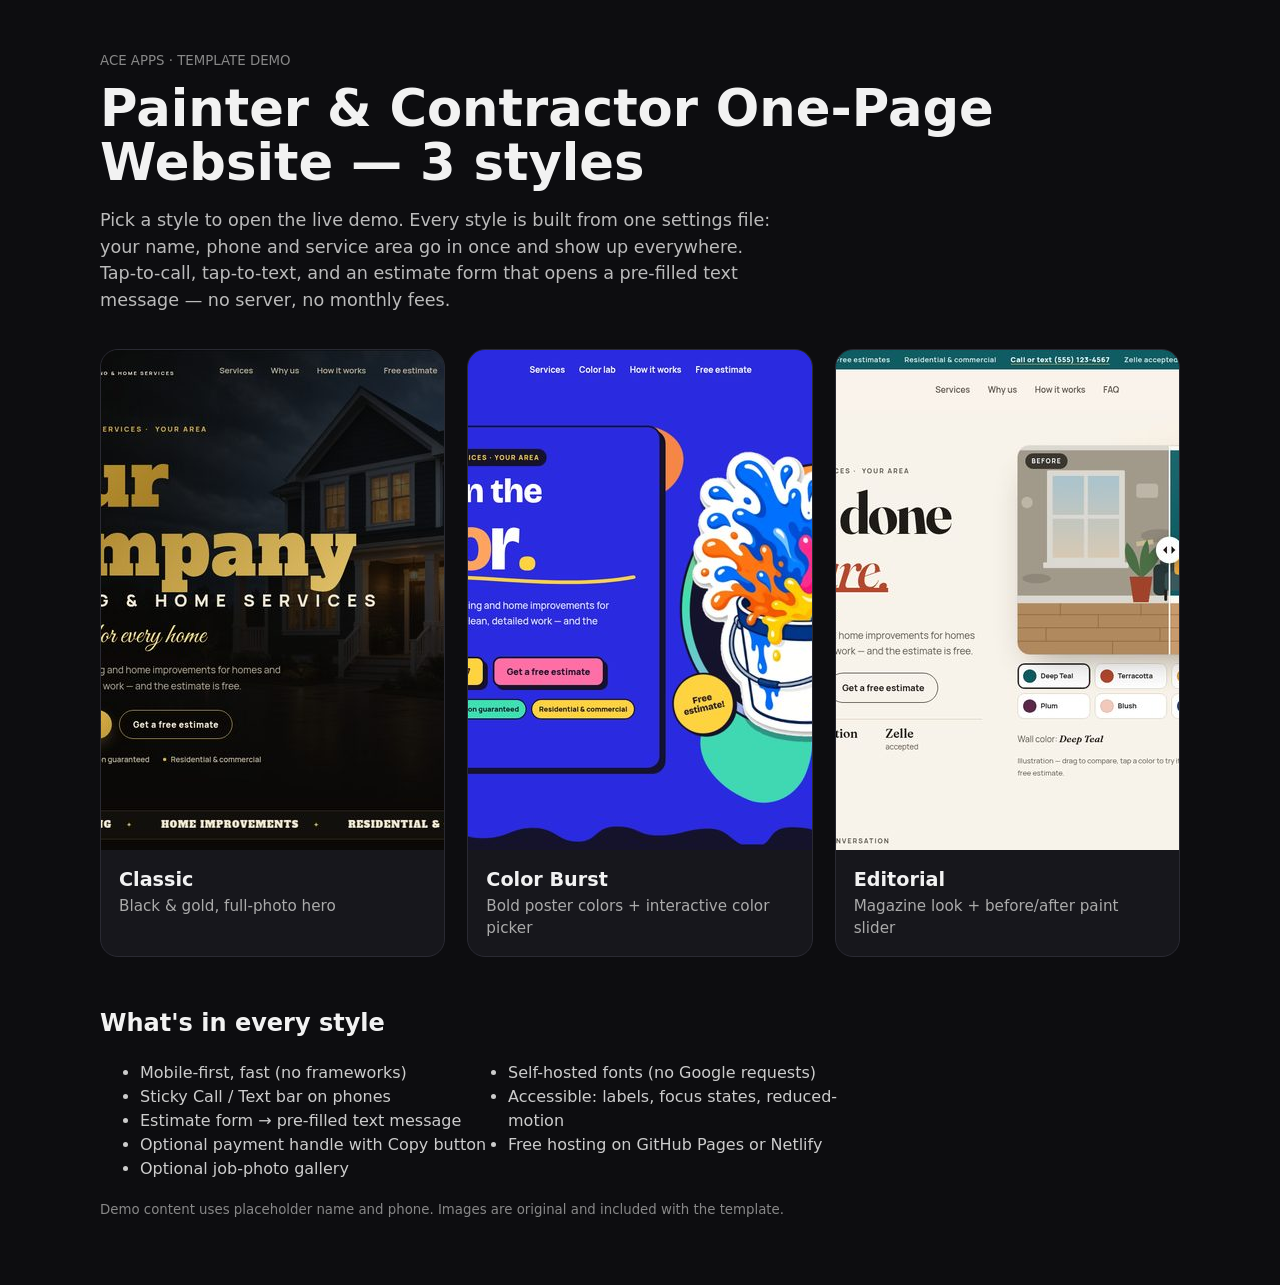
==== index.html @ 824853b2 "Painter & contractor one-page template: live demo (3 styles)" ====
<!doctype html><html lang="en"><head><meta charset="utf-8"><meta name="viewport" content="width=device-width,initial-scale=1">
<title>Painter &amp; Contractor One-Page Website Template — 3 Styles | Ace Apps</title>
<meta name="description" content="Live demo: a fast one-page website template for painters and contractors in three color styles — Classic, Color Burst and Editorial. Edit one settings file, host free.">
<meta property="og:title" content="Painter &amp; Contractor Website Template — 3 Styles"><meta property="og:image" content="cover.jpg">
<link rel="icon" href="classic/img/favicon.svg" type="image/svg+xml">
<style>
*{box-sizing:border-box}body{margin:0;font:16px/1.5 system-ui,-apple-system,Segoe UI,Roboto,sans-serif;background:#0d0d10;color:#f2f2f2}
.w{max-width:1120px;margin:0 auto;padding:48px 20px}h1{font-size:clamp(2rem,5vw,3.2rem);line-height:1.05;margin:.2em 0}p.l{color:#bbb;max-width:60ch;font-size:1.1rem}
.g{display:grid;gap:22px;grid-template-columns:repeat(auto-fit,minmax(300px,1fr));margin-top:36px}
a.c{display:block;border-radius:18px;overflow:hidden;background:#17171c;color:inherit;text-decoration:none;border:1px solid #2a2a33;transition:transform .2s}
a.c:hover{transform:translateY(-4px)}a.c img{display:block;width:100%;aspect-ratio:16/10;object-fit:cover;object-position:top}a.c div{padding:16px 18px}a.c b{font-size:1.2rem}a.c span{display:block;color:#aaa;font-size:.95rem}
ul{color:#ccc;columns:2;max-width:760px}@media(max-width:600px){ul{columns:1}}small{color:#888}
</style></head><body><main class="w">
<small>ACE APPS · TEMPLATE DEMO</small>
<h1>Painter &amp; Contractor One-Page Website — 3 styles</h1>
<p class="l">Pick a style to open the live demo. Every style is built from one settings file: your name, phone and service area go in once and show up everywhere. Tap-to-call, tap-to-text, and an estimate form that opens a pre-filled text message — no server, no monthly fees.</p>
<div class="g">
<a class="c" href="classic/"><img src="previews/classic.jpg" alt="Classic style preview: black and gold" width="800" height="500"><div><b>Classic</b><span>Black &amp; gold, full-photo hero</span></div></a>
<a class="c" href="color-burst/"><img src="previews/color-burst.jpg" alt="Color Burst style preview: cobalt, pink and yellow" width="800" height="500"><div><b>Color Burst</b><span>Bold poster colors + interactive color picker</span></div></a>
<a class="c" href="editorial/"><img src="previews/editorial.jpg" alt="Editorial style preview: teal, terracotta and saffron" width="800" height="500"><div><b>Editorial</b><span>Magazine look + before/after paint slider</span></div></a>
</div>
<h2 style="margin-top:48px">What's in every style</h2>
<ul><li>Mobile-first, fast (no frameworks)</li><li>Sticky Call / Text bar on phones</li><li>Estimate form → pre-filled text message</li><li>Optional payment handle with Copy button</li><li>Optional job-photo gallery</li><li>Self-hosted fonts (no Google requests)</li><li>Accessible: labels, focus states, reduced-motion</li><li>Free hosting on GitHub Pages or Netlify</li></ul>
<p><small>Demo content uses placeholder name and phone. Images are original and included with the template.</small></p>
</main></body></html>
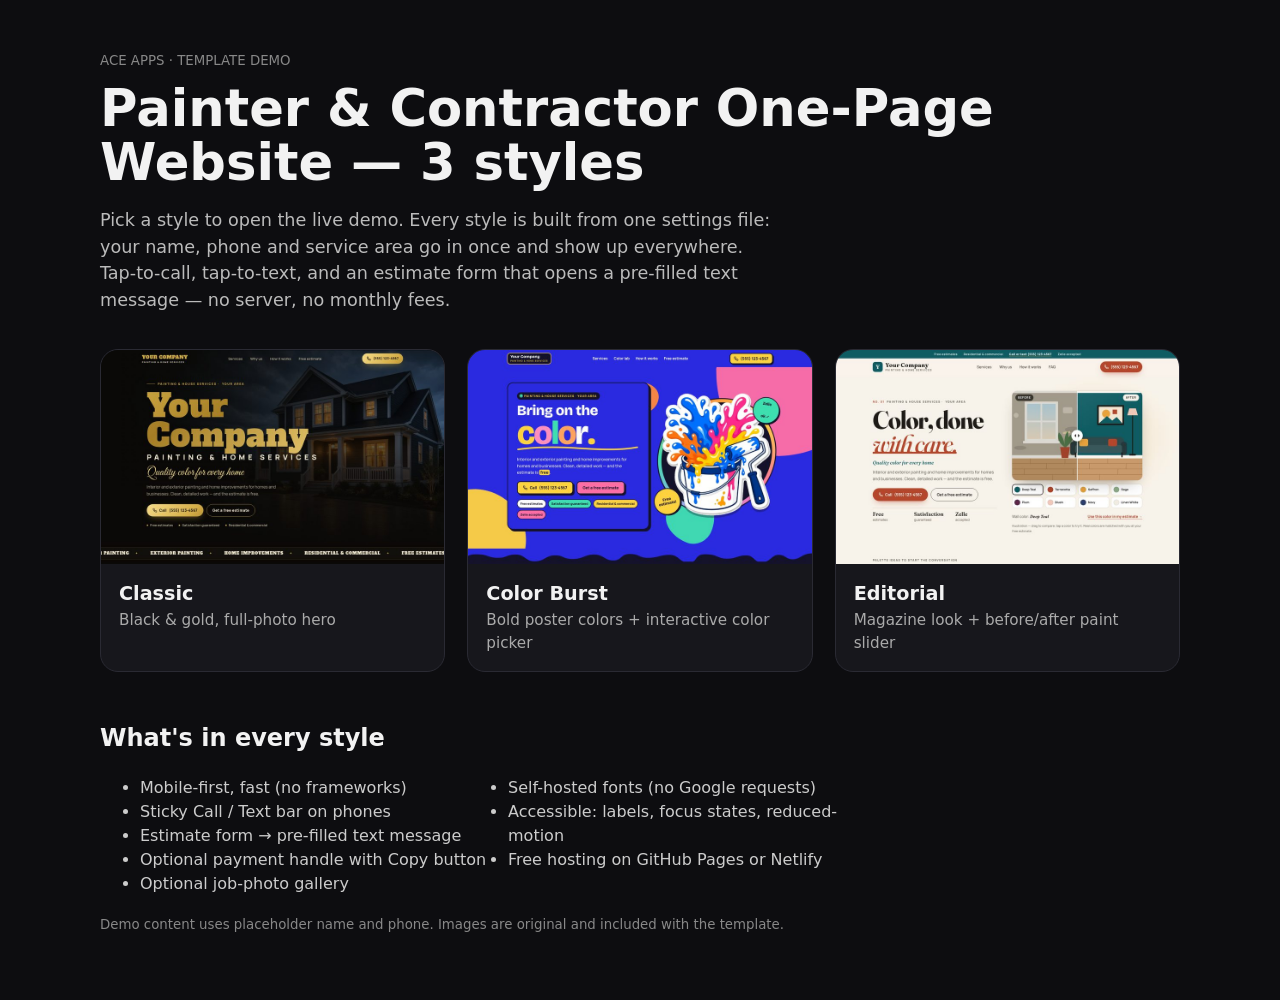
==== commit 15315e56: "Hub: fix preview image sizing" ====
--- a/index.html
+++ b/index.html
@@ -8,7 +8,7 @@
 .w{max-width:1120px;margin:0 auto;padding:48px 20px}h1{font-size:clamp(2rem,5vw,3.2rem);line-height:1.05;margin:.2em 0}p.l{color:#bbb;max-width:60ch;font-size:1.1rem}
 .g{display:grid;gap:22px;grid-template-columns:repeat(auto-fit,minmax(300px,1fr));margin-top:36px}
 a.c{display:block;border-radius:18px;overflow:hidden;background:#17171c;color:inherit;text-decoration:none;border:1px solid #2a2a33;transition:transform .2s}
-a.c:hover{transform:translateY(-4px)}a.c img{display:block;width:100%;aspect-ratio:16/10;object-fit:cover;object-position:top}a.c div{padding:16px 18px}a.c b{font-size:1.2rem}a.c span{display:block;color:#aaa;font-size:.95rem}
+a.c:hover{transform:translateY(-4px)}a.c img{display:block;width:100%;height:auto;aspect-ratio:16/10;object-fit:cover;object-position:top}a.c div{padding:16px 18px}a.c b{font-size:1.2rem}a.c span{display:block;color:#aaa;font-size:.95rem}
 ul{color:#ccc;columns:2;max-width:760px}@media(max-width:600px){ul{columns:1}}small{color:#888}
 </style></head><body><main class="w">
 <small>ACE APPS · TEMPLATE DEMO</small>
